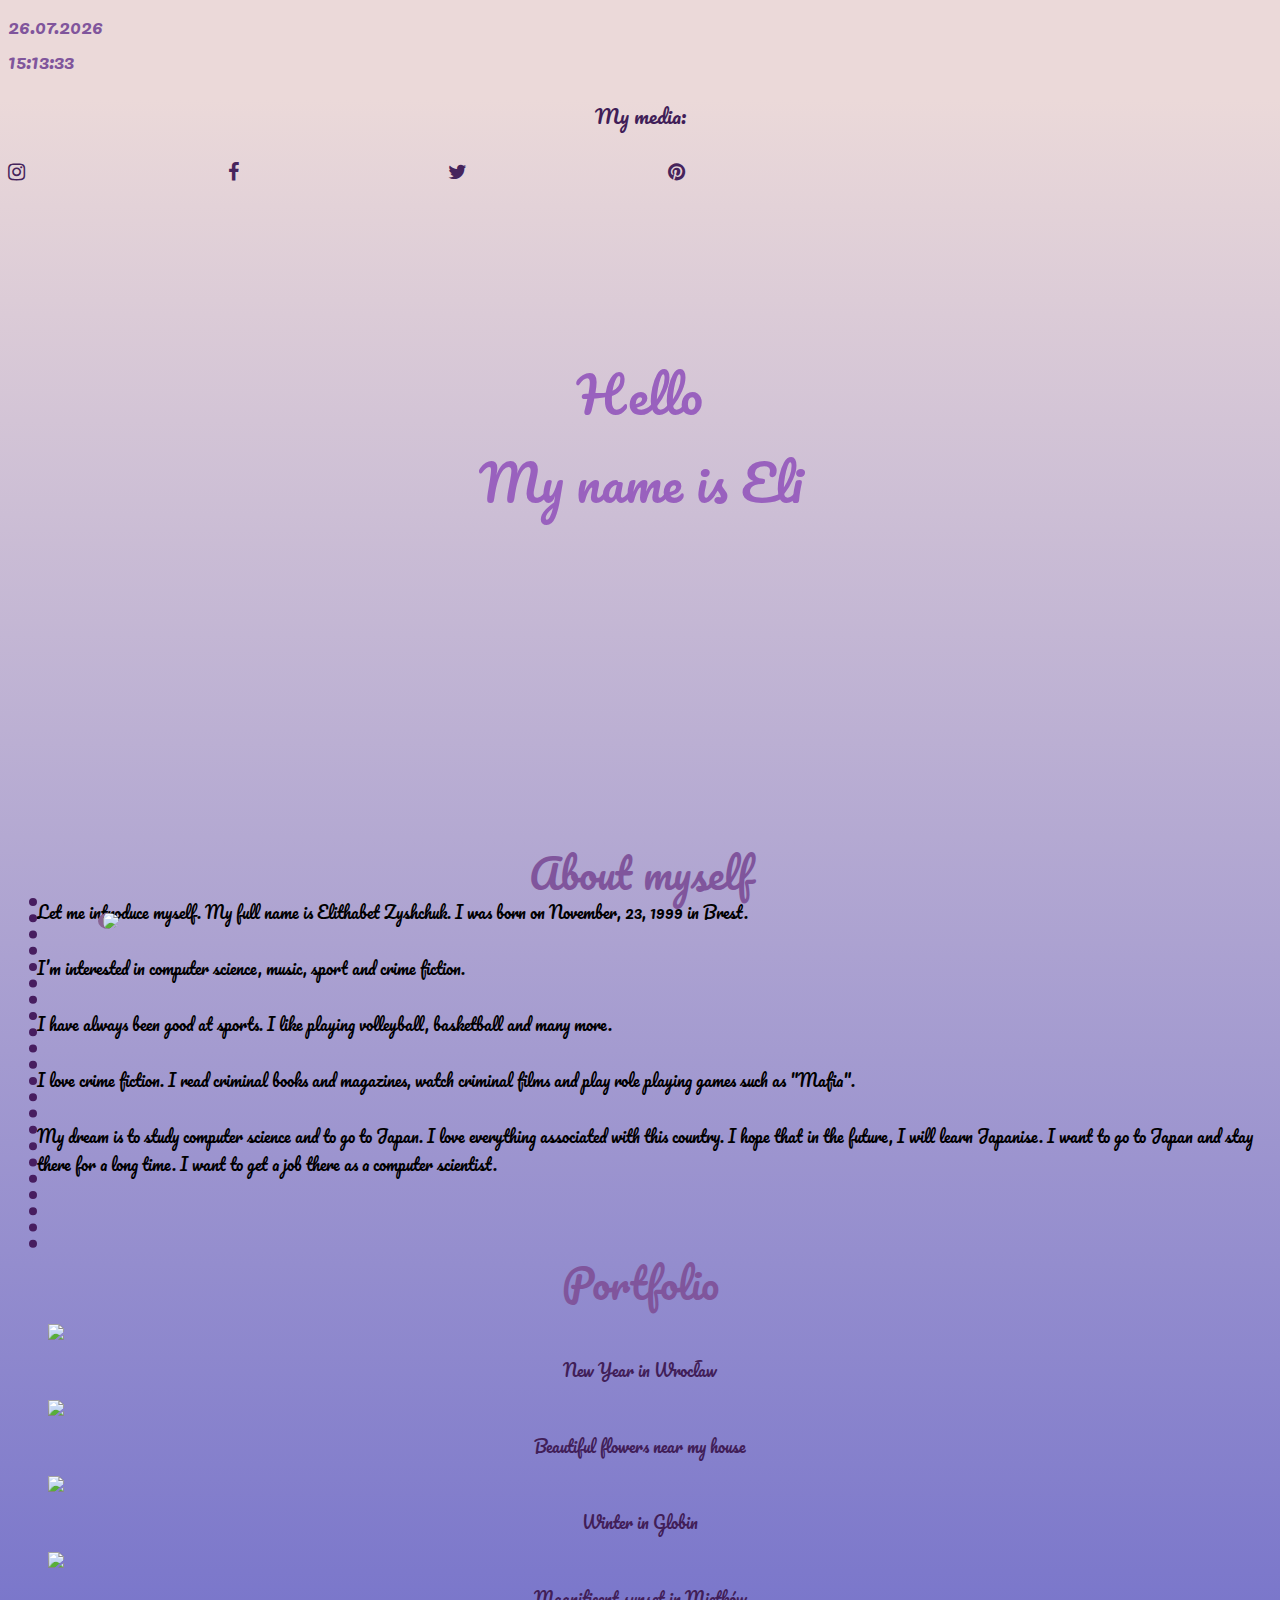
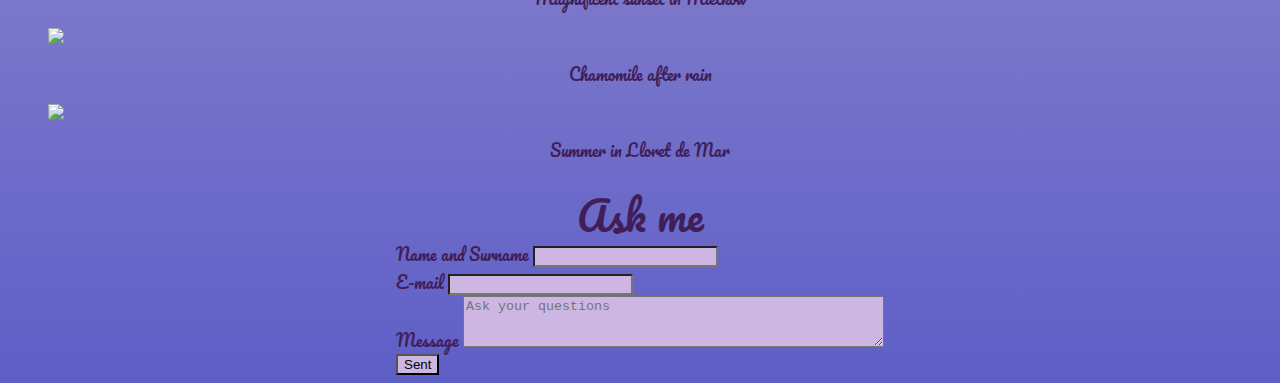
==== Wizetowka.html @ a97072a0 "Full" ====
<!DOCTYPE html>
<html lang="pl">
  <head> 
    <meta charset="utf-8">
    <meta name="viewport" content="width=device-width, initial-scale=1, shrink-to-fit=no">
    <link rel="stylesheet" href="stylew.css" type="text/css"/>
    <link rel="stylesheet" href="css/bootstrap.min.css"/>
    <link rel="stylesheet" href="https://cdnjs.cloudflare.com/ajax/libs/font-awesome/4.7.0/css/font-awesome.min.css">
    <link href="https://fonts.googleapis.com/css?family=Pacifico|Satisfy&display=swap" rel="stylesheet">
   
    <script type="text/javascript" src="clock.js"></script>
    <script type="text/javascript" src="data.js"></script>
</head>

<body  onload="obliczanie(); obliczanie2();">
  <div class="container">
<Header class="row">
  <div class="col-4">
    <div id="data">
      <script type="text/javascript"></script>
      </div>
  </div>
  <div class="col-4">
    <div id="clock"> 
  <script type="text/javascript"></script>
</div>
 </div>
  <div class="col-4">
    <p class="media">My media:</p> 
    <a href="https://www.instagram.com/elithabetz/" class="fa fa-instagram" target="_blank" ></a>
    <a href="https://www.facebook.com/elithabet.zyshchuk" class="fa fa-facebook" target="_blank" ></a>
    <a href="https://twitter.com/" class="fa fa-twitter" target="_blank" ></a>
    <a href="https://www.pinterest.com/" class="fa fa-pinterest" target="_blank" ></a>
  </div>
</Header>
<div class="pic">Hello <br> My name is Eli </div>

<div class="me">About myself</div>
<aside > <img id="cv" class="img-fluid" src="CV.jpg"  /> </aside>
<main >Let me introduce myself. My full name is Elithabet Zyshchuk. I was born on November, 23, 1999 in Brest.<br><br>
   I’m interested in computer science, music, sport and crime fiction.<br><br>
   I have always been good at sports. I like playing volleyball, basketball and many more. <br><br>
  I love crime fiction. I read criminal books and magazines, watch criminal films and play role playing games such as "Mafia". <br><br>
  My dream is to study computer science and to go to Japan. I love everything associated with this country. I hope that in the future, I will learn Japanise. I want to go to Japan and stay there for a long time. I want to get a job there as a computer scientist. </main>

<div class="portfolio">Portfolio</div>
<div class="port">
<div class="row">
 <div class="col-sm-6 col-xl-4"> 
  <figure>
    <img src="port1.jpg" class="img-fluid"/>
  </figure>   
  <p>New Year in Wrocław</p>  
 </div>
 <div class="col-sm-6 col-xl-4"> 
    <figure>
        <img src="port2.jpg" class="img-fluid" />
    </figure>   
    <p>Beautiful flowers near my house</p>  
 </div>
 <div class="col-sm-6 col-xl-4"> 
    <figure>
         <img src="port3.jpg" class="img-fluid"/>
    </figure> 
    <p>Winter in Globin</p>    
 </div>
 <div class="col-sm-6 col-xl-4"> 
    <figure>
         <img src="port4.jpg" class="img-fluid"/>
    </figure>    
    <p>Magnificent sunset in Mietków</p> 
 </div>                
 <div class="col-sm-6 col-xl-4"> 
    <figure>
        <img src="port5.jpg" class="img-fluid"/>
    </figure>     
    <p>Chamomile after rain</p>
 </div>
 <div class="col-sm-6 col-xl-4"> 
    <figure>
        <img src="port6.jpg" class="img-fluid"/>
    </figure>   
    <p>Summer in Lloret de Mar</p>  
 </div>
 

 </div>
 </div>

<div class="ankieta">Ask me<br> </div>

<div class="ank">
<div class="row">
  <form action="Wizetowka.html" method="POST">
    <div class="col-6">
    <label>Name and Surname</label> 
 <input name="nazwisko" id="nazwisko">
</div>
<div class="col-6">
 <label>E-mail</label>
 <input name="email" type="email" id="email">
</div>
<div class="col-6">
 <label>Message</label>
 <textarea name="wiadomosc" placeholder="Ask your questions" cols="50" rows="3"></textarea>
</div>
<div class="col-6">
 <input type="submit" name="wyslij" id="submit" value="Sent">  
</div>
 </form>
</div>
</div>

</div>
<script src="https://code.jquery.com/jquery-3.3.1.slim.min.js" integrity="sha384-q8i/X+965DzO0rT7abK41JStQIAqVgRVzpbzo5smXKp4YfRvH+8abtTE1Pi6jizo" crossorigin="anonymous"></script>
<script src="https://cdnjs.cloudflare.com/ajax/libs/popper.js/1.14.7/umd/popper.min.js" integrity="sha384-UO2eT0CpHqdSJQ6hJty5KVphtPhzWj9WO1clHTMGa3JDZwrnQq4sF86dIHNDz0W1" crossorigin="anonymous"></script>
<script src="js/bootstrap.min.js"></script>
</body>


</html>
---- stylew.css ----
.container{
    display: grid;
    grid-template-columns: repeat(12, 1ft);
    grid-template-rows: 30px 800px 60px 350px 60px auto 60px auto;
  }
  
  header{
    grid-column: span 12;
  }
  .pic{
    grid-column: span 12;
  }
  .me{
    grid-column: span 12; 
  }
  aside{
    grid-column: span 5;
  }
  main{
    grid-column: span 7;
  }
  .portfolio{
    grid-column: span 12;    
  }
  .port{
    grid-column: span 12;
  }
  .ankieta{
    grid-column: span 12;
  }
  .ank{
    grid-column: span 12;
  }
  
  header{
    
    font-family: 'Pacifico', cursive;
    color: rgb(128, 85, 156);
    font-size: 20px;
  }
 
  body{
    background-image: linear-gradient(rgb(235, 217, 217) 100px,rgb(93, 93, 199) 2000px);
  }
  .fa-facebook{
    transition: all 0.2s ease-in-out;
  }
  .fa-facebook:hover {
    opacity: 0.7;
    color: rgb(70, 36, 92);
    text-decoration: none;
  }
  .fa-twitter{
    transition: all 0.2s ease-in-out;
  }
  .fa-twitter:hover {
    opacity: 0.7;
    color: rgb(70, 36, 92);
    text-decoration: none;
  }
  .fa-instagram{
    transition: all 0.2s ease-in-out;
  }
  .fa-instagram:hover {
    opacity: 0.7;
    color: rgb(70, 36, 92);
    text-decoration: none;
  }
  .fa-pinterest{
    transition: all 0.2s ease-in-out;
  }
  .fa-pinterest:hover {
    opacity: 0.7;
    color: rgb(70, 36, 92);
    text-decoration: none;
  }
  .fa{
    text-decoration: none;
    width: 17%;
    color:rgb(70, 36, 92)
  
  }
  
  .pic{
    background: url(2back.jpg) no-repeat 0% 30%/ cover padding-box border-box;
    font-family: 'Pacifico', cursive;
    display: flex;
    justify-content: center;
    align-items: center;
    font-size: 50px;
    color: rgb(153, 97, 190);
    text-align: center;
  }
  figure{
      display: flex;
  }
 #cv{
     border-radius: 79%;
     position: relative;
     height: 280px;
     top: 15px;
     left: 90px;
     border-left: 5px solid rgb(137, 100, 146);
 }
 .me{
    font-family: 'Pacifico', cursive;
    color: rgb(128, 85, 156);
    font-size: 40px;
    text-align: center;
    
 }
 aside{
    position: relative;
     border-right: 8px solid rgb(71, 29, 95); 
     border-left: 0px;
     border-top: 0px;
     border-bottom: 0px;
     border-style: dotted;
 }
 .portfolio{
    font-family: 'Pacifico', cursive;
    color: rgb(128, 85, 156);
    font-size: 40px;
    text-align: center;
 }
.ankieta{
    font-family: 'Pacifico', cursive;
    color: rgb(65, 30, 88);
    font-size: 40px;
    text-align: center;
}
.img-fluid{
  transition: all 0.2s ease-in-out;
}
.img-fluid:hover{
transform: scale(1.1);  
opacity: 0.9;
}
label{
  font-family: 'Pacifico', cursive;
  color: rgb(65, 30, 88);
}
.ank{
  display: flex;
  justify-content: center;
}
input{
  background-color: rgb(205, 183, 226);
}
textarea{
  background-color: rgb(205, 183, 226);
}
p{ font-family: 'Pacifico', cursive;
  color: rgb(65, 30, 88);
  text-align: center;

}
main{
  font-family: 'Pacifico', cursive;

}
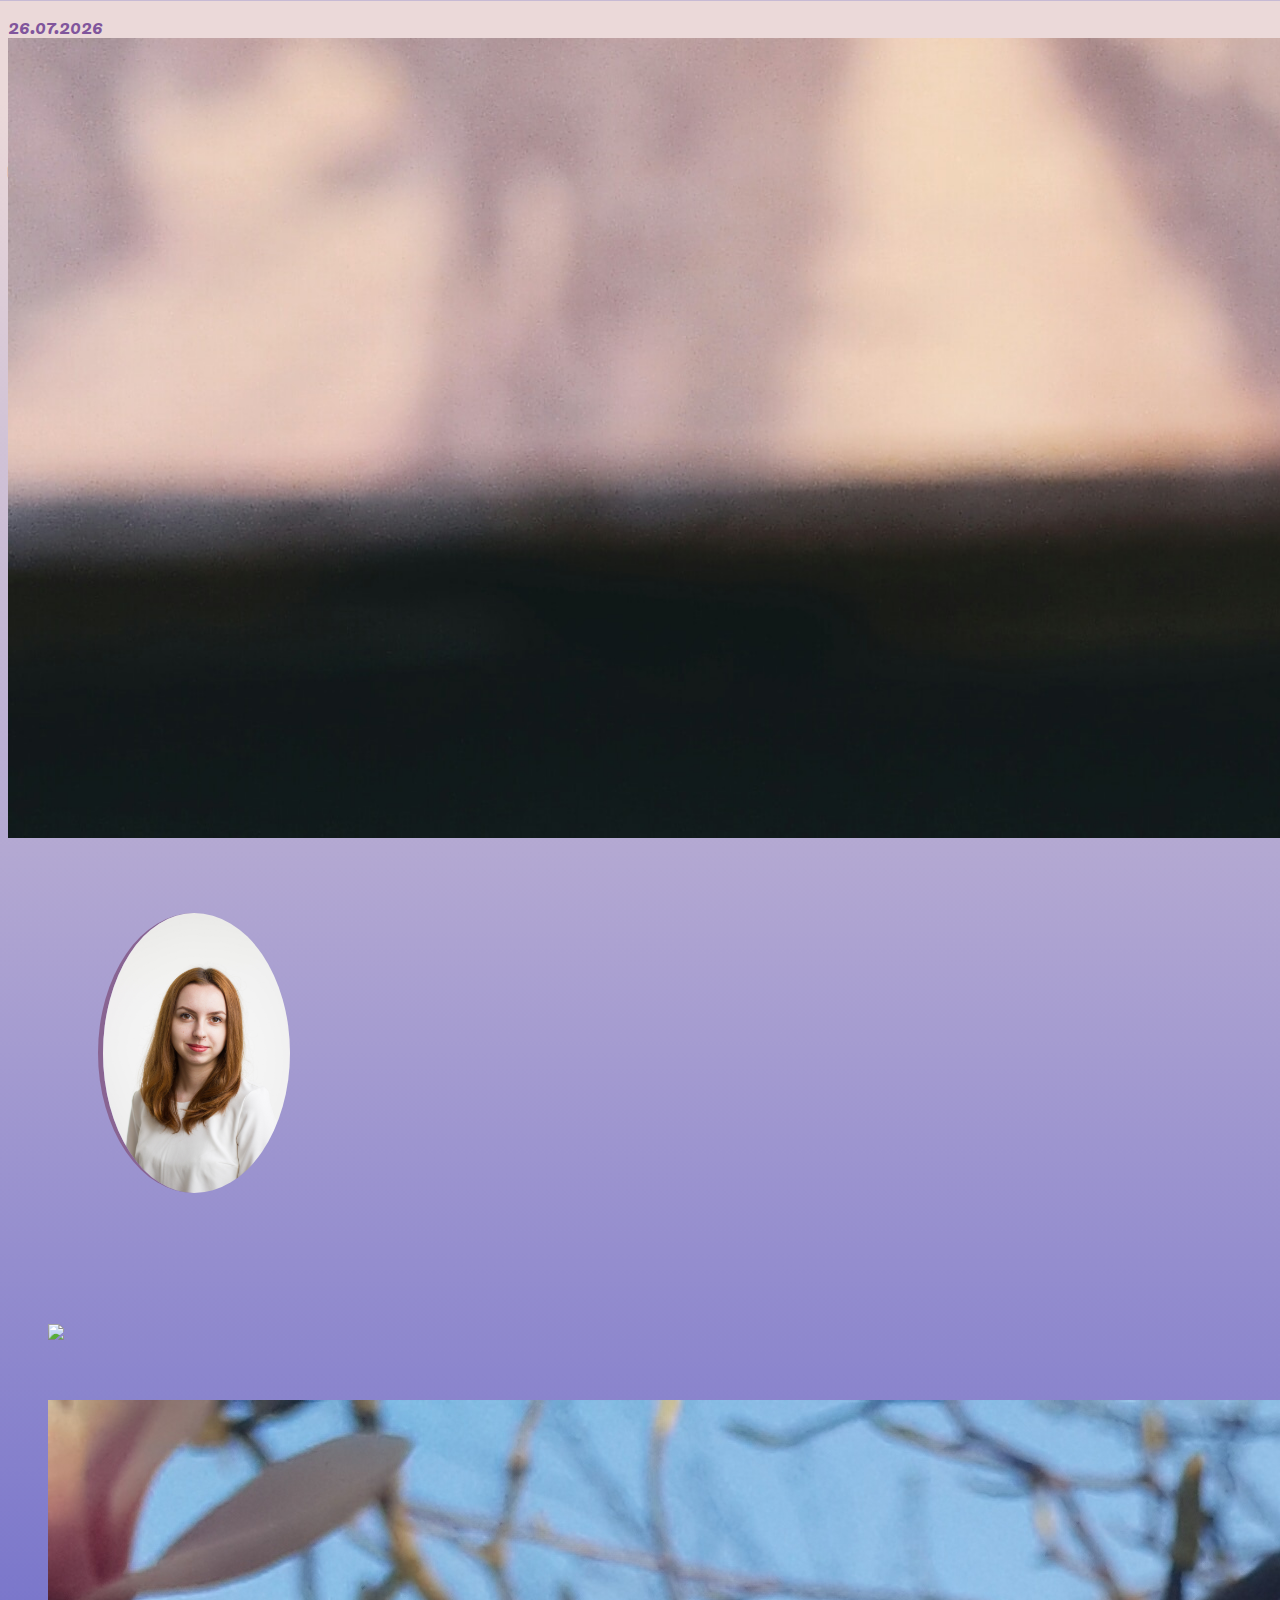
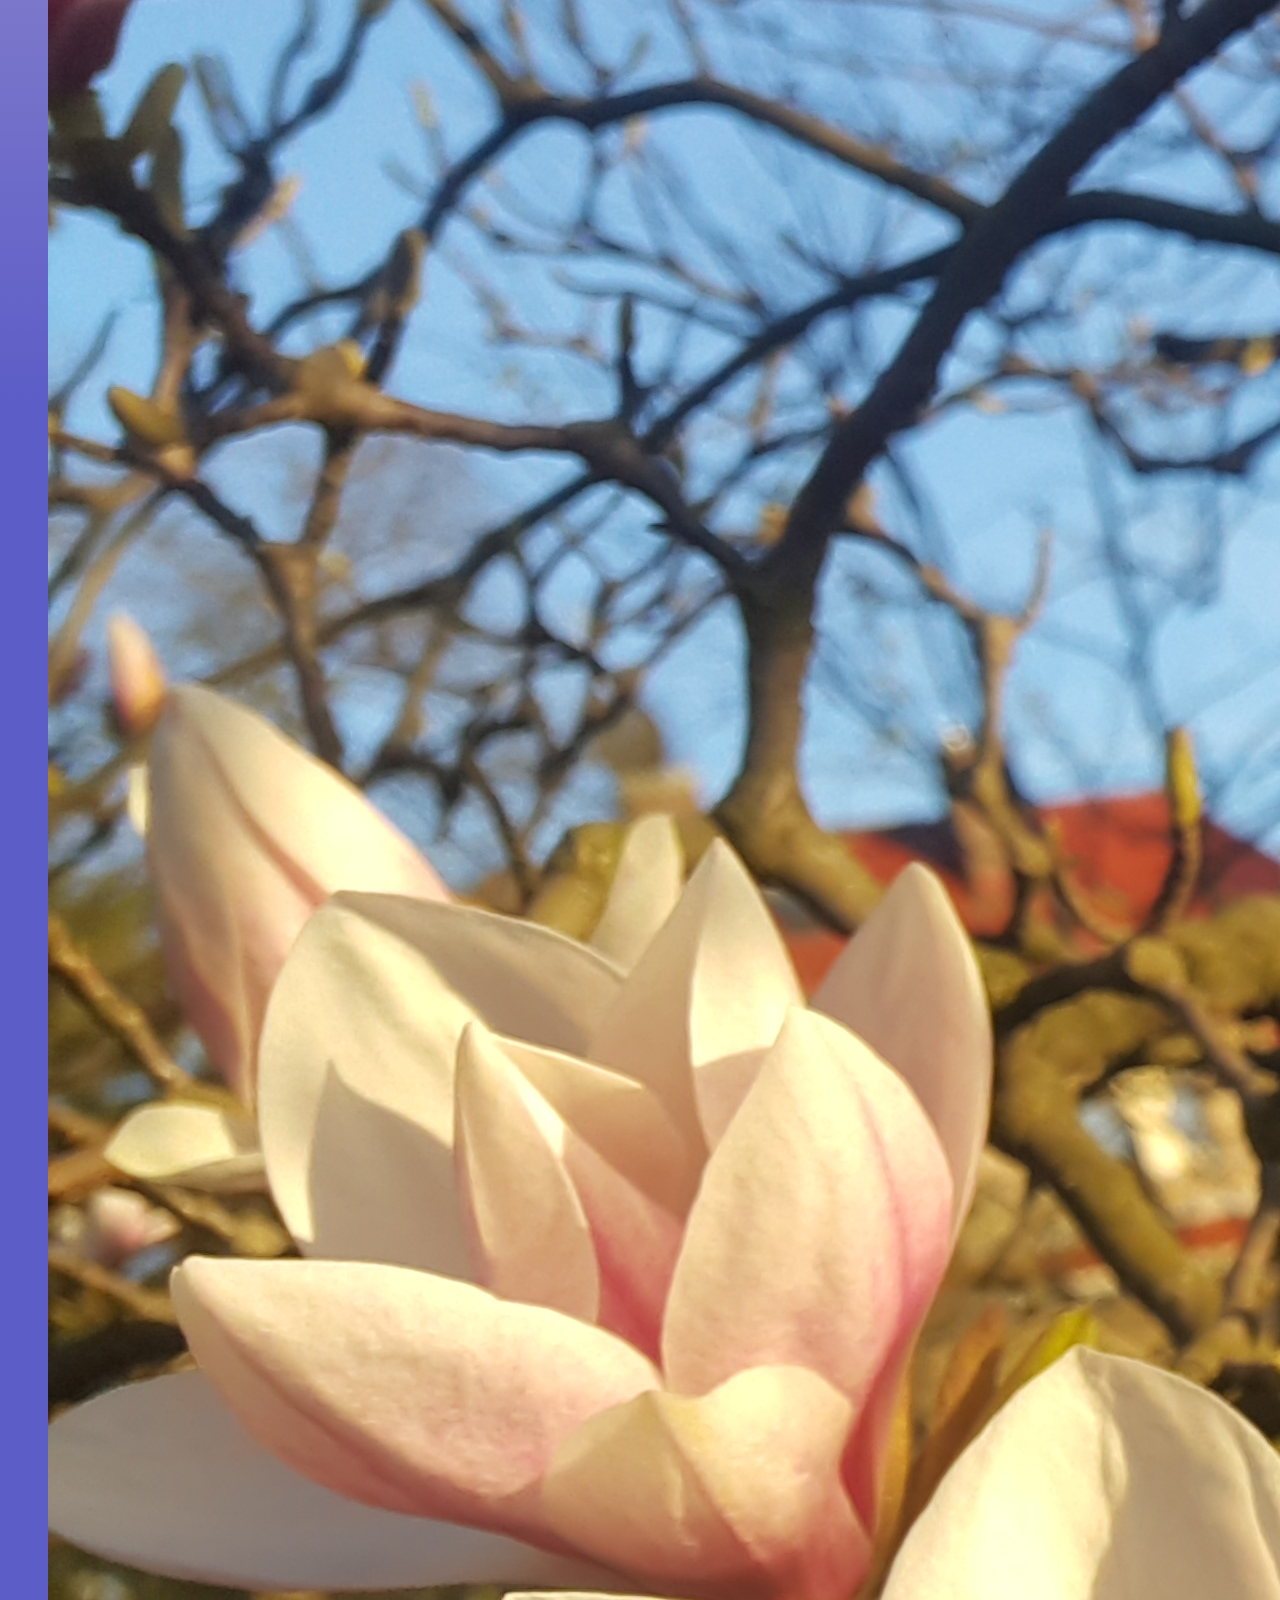
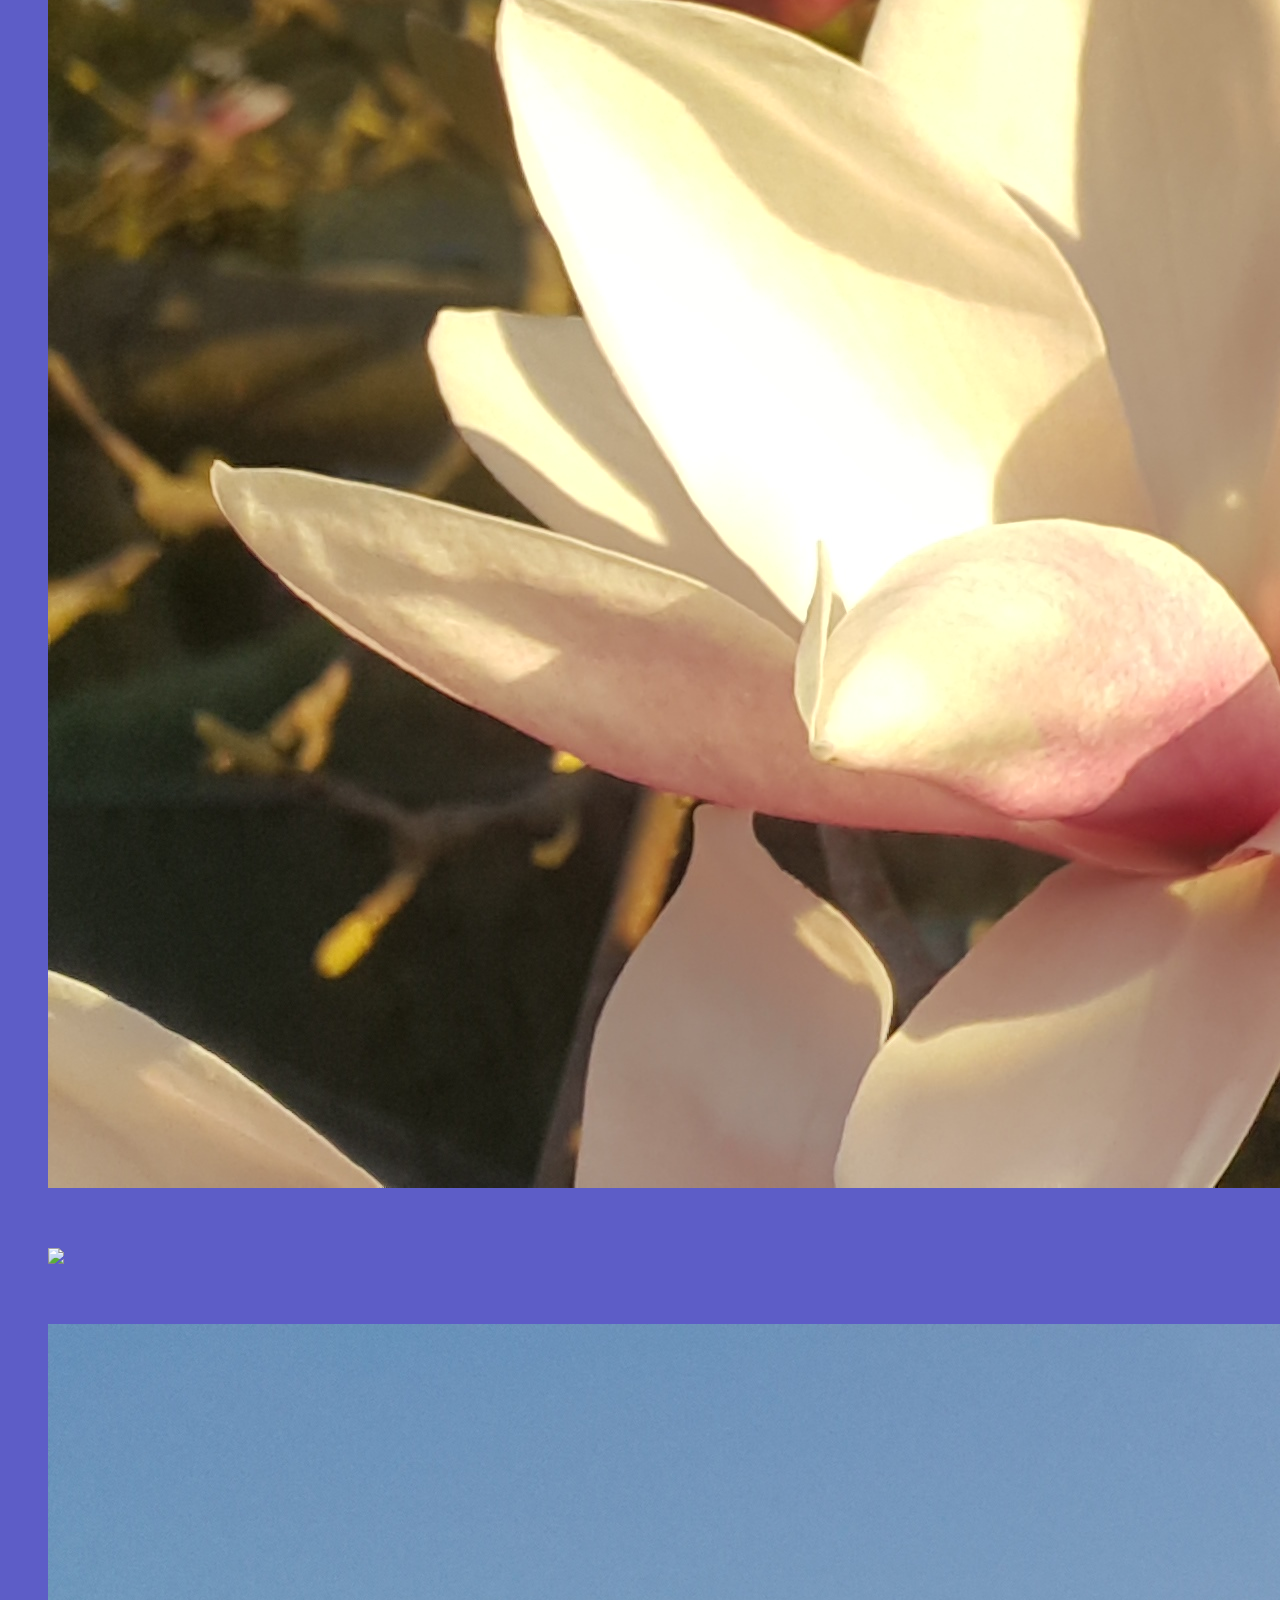
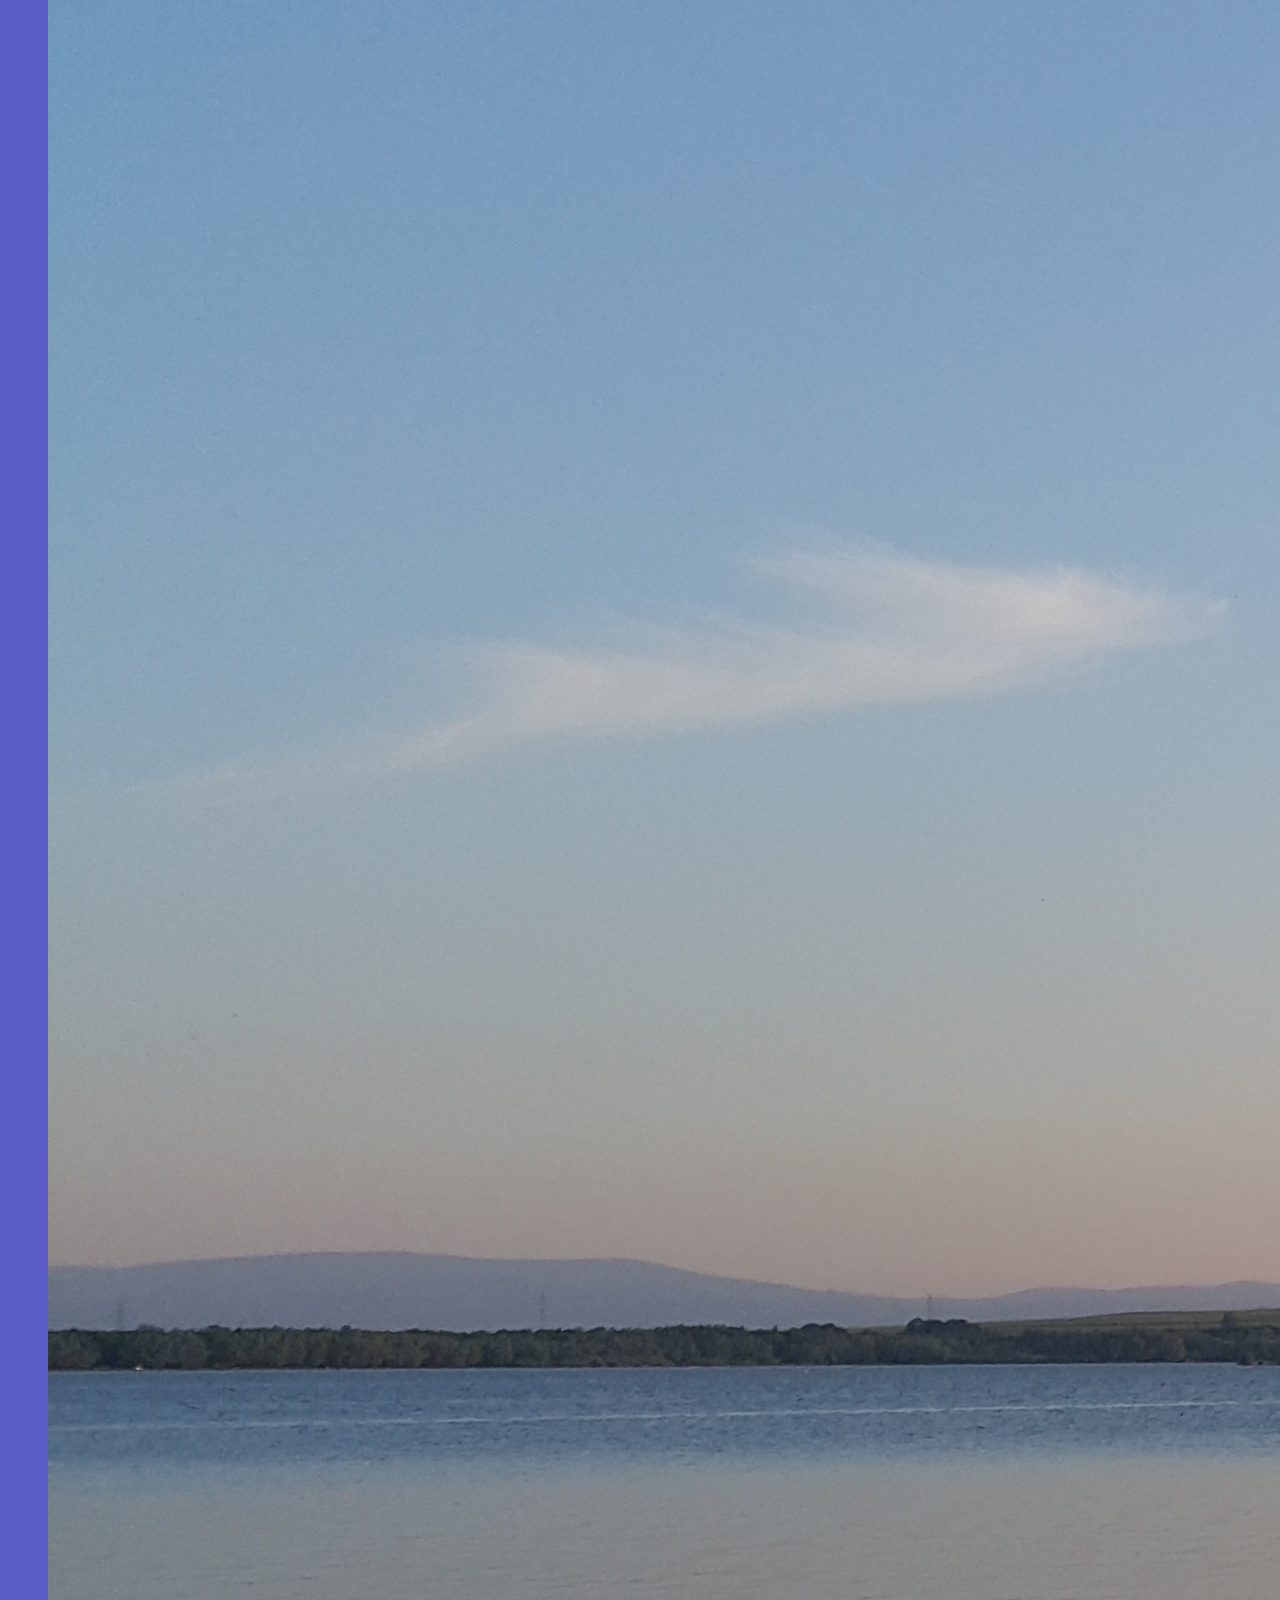
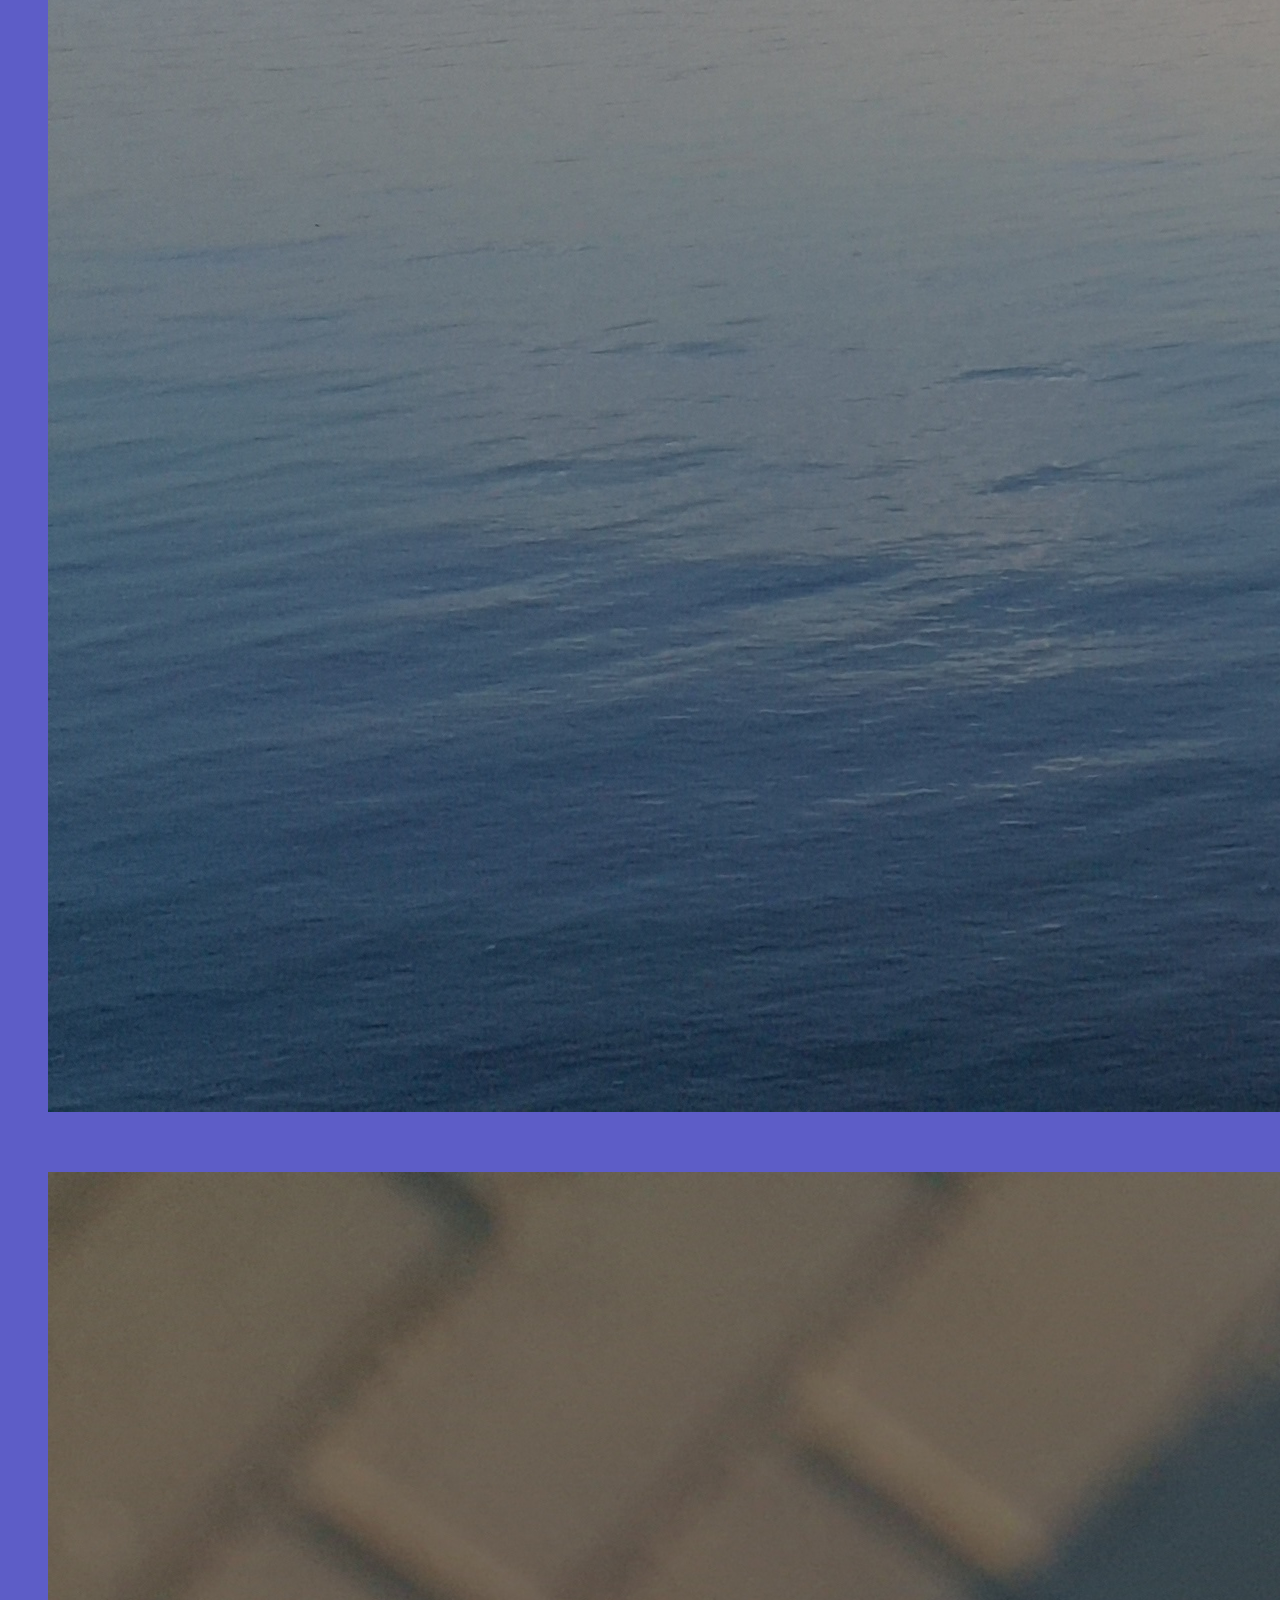
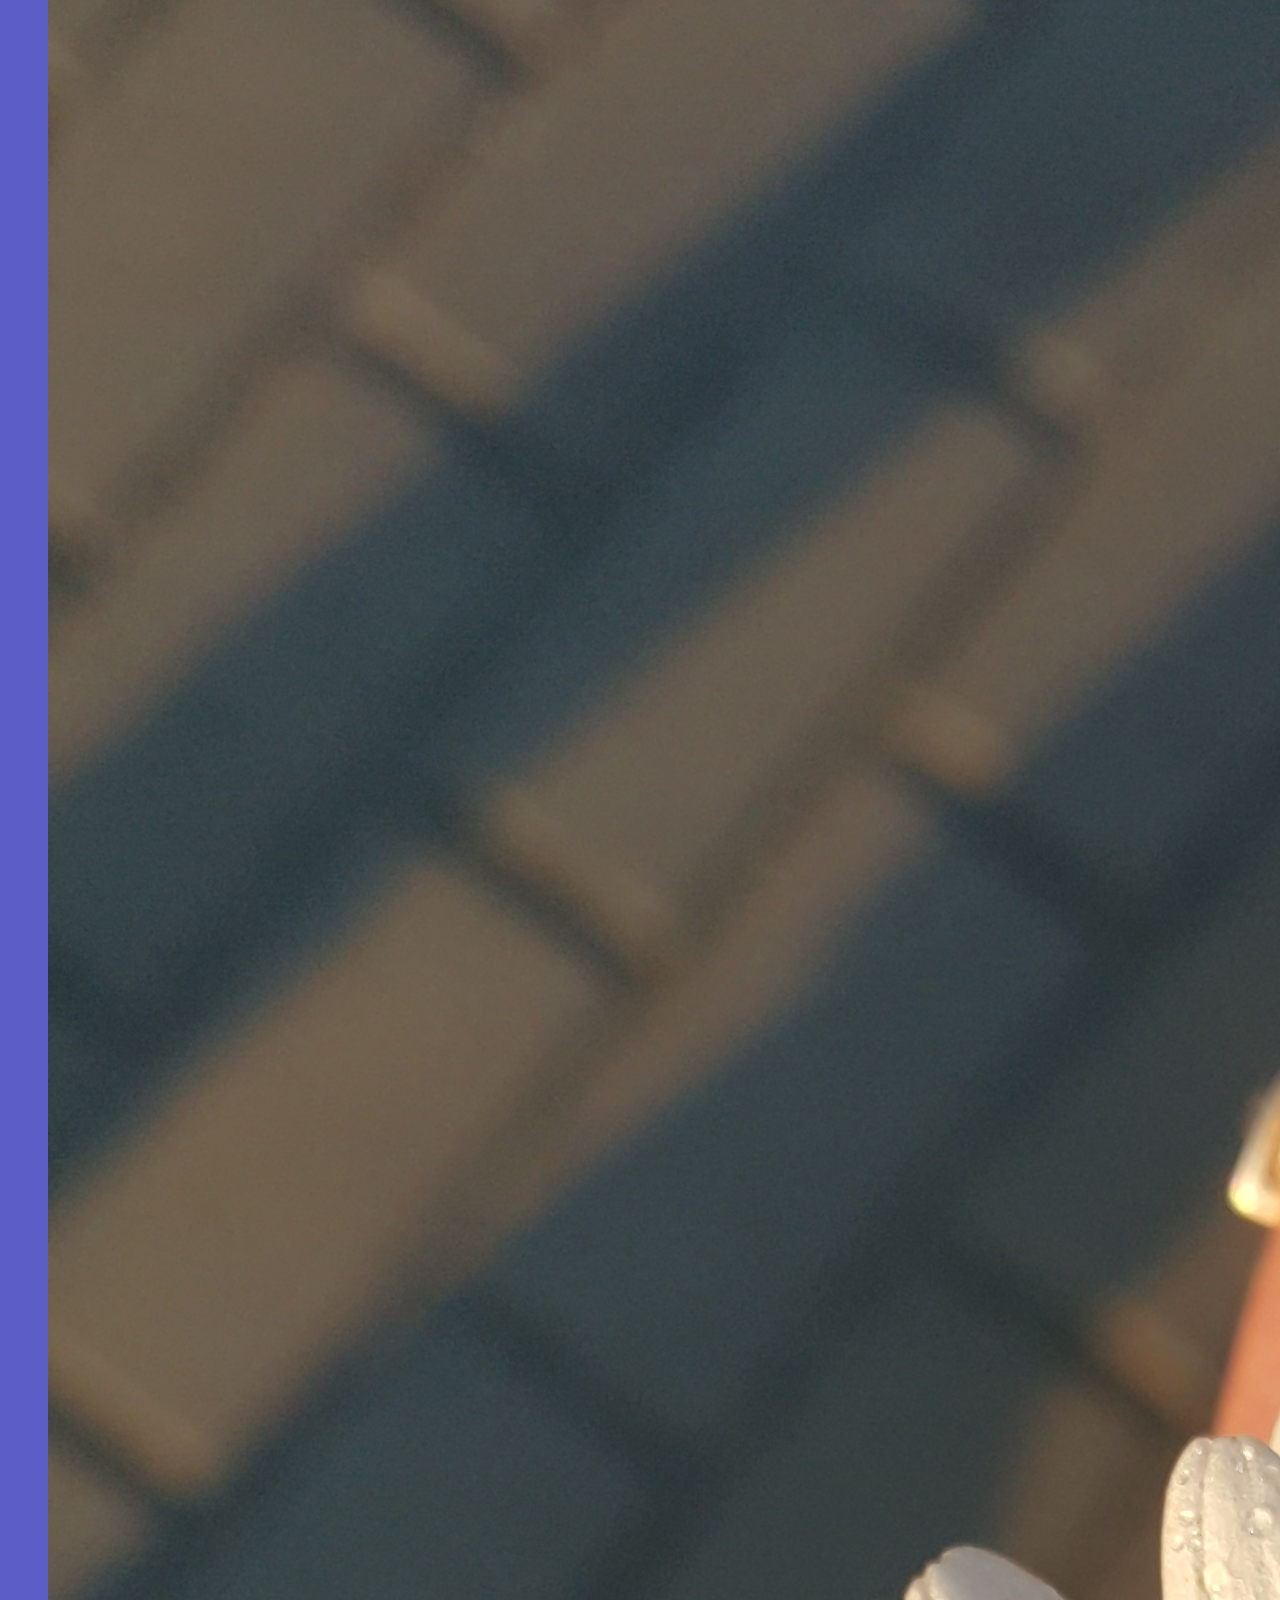
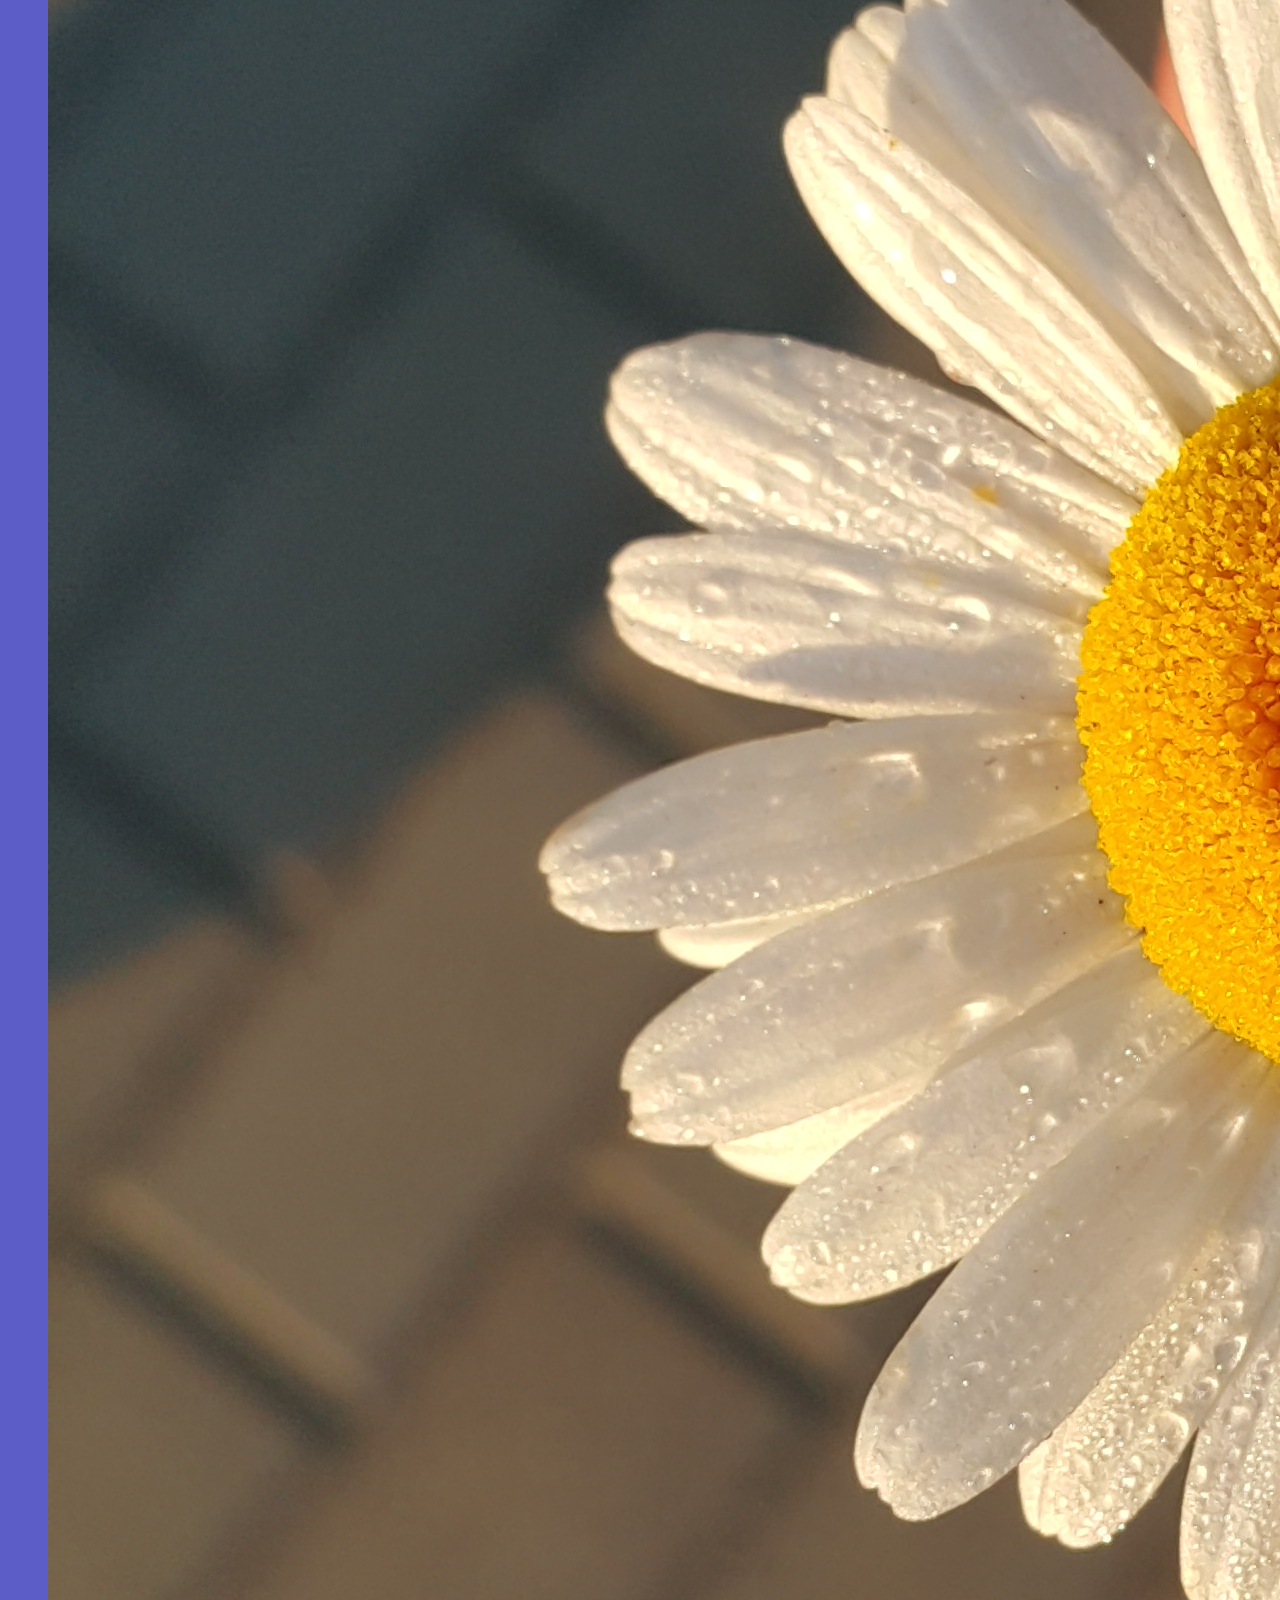
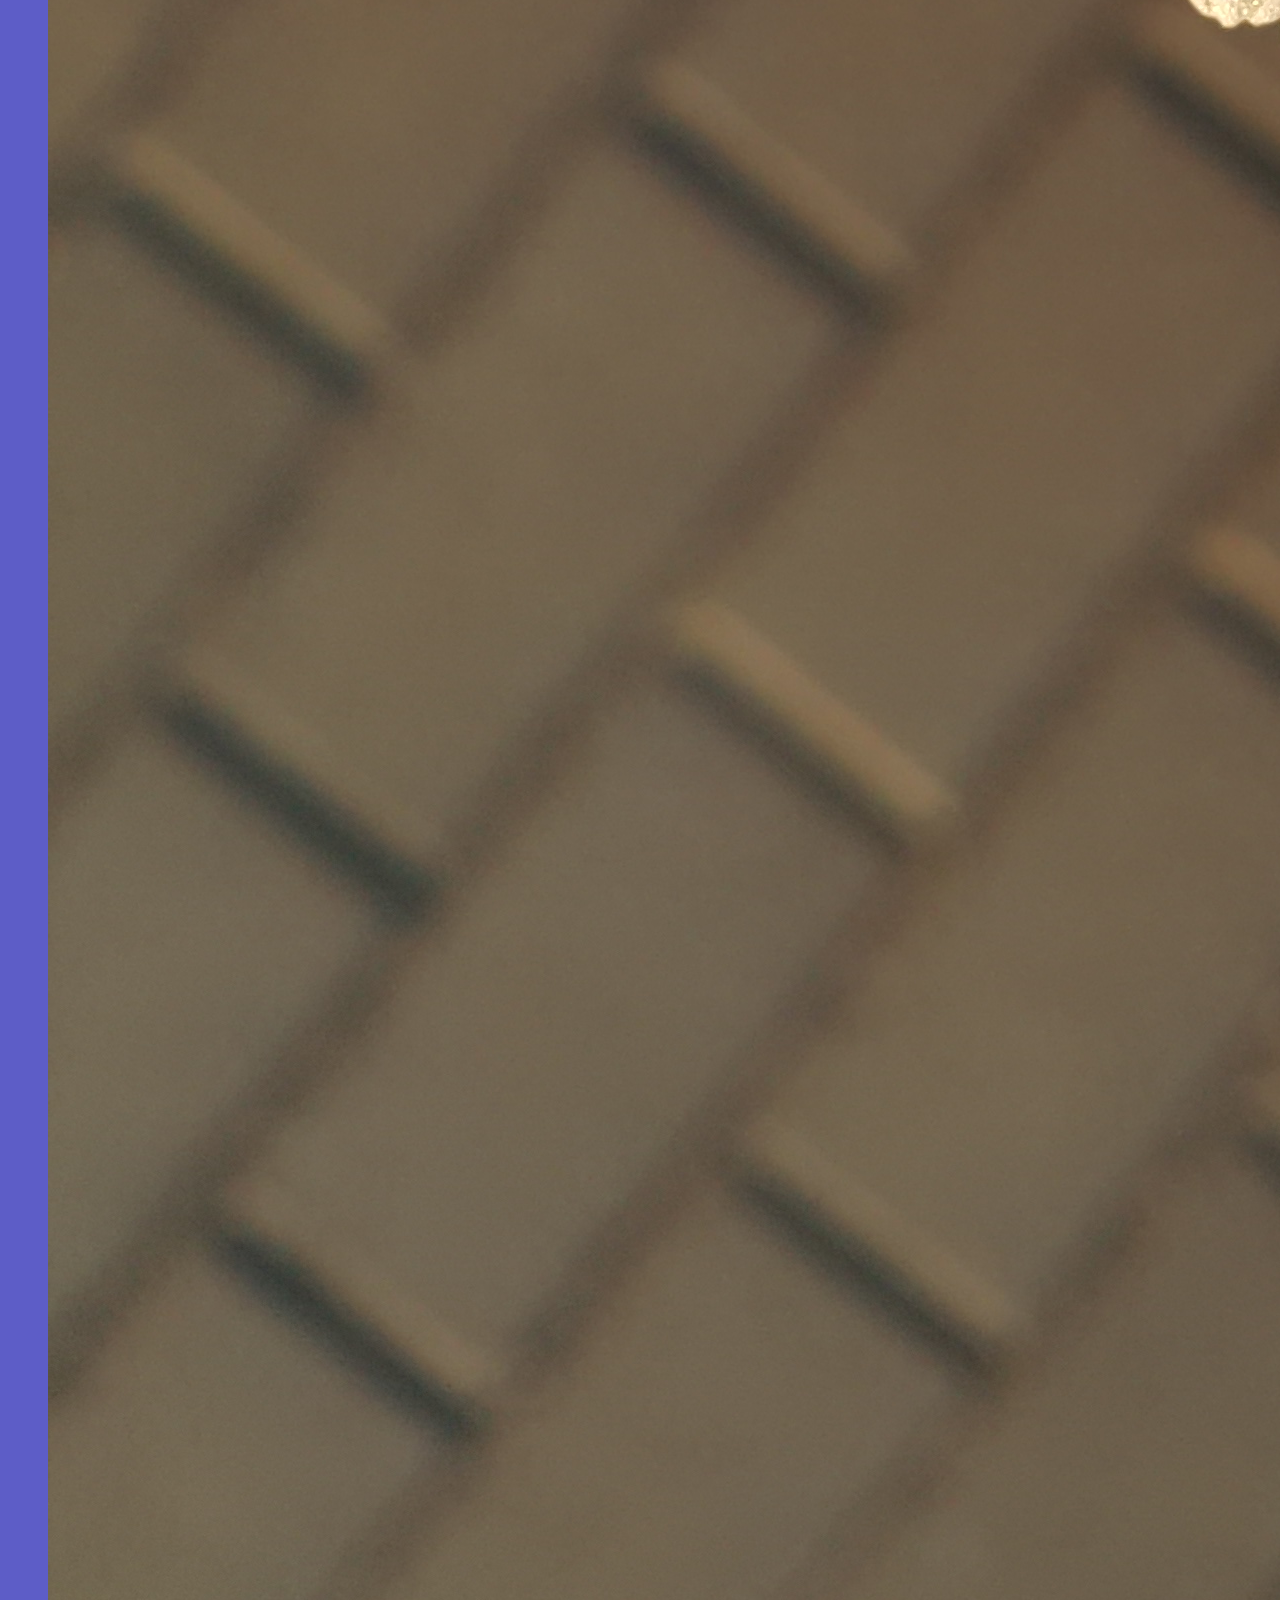
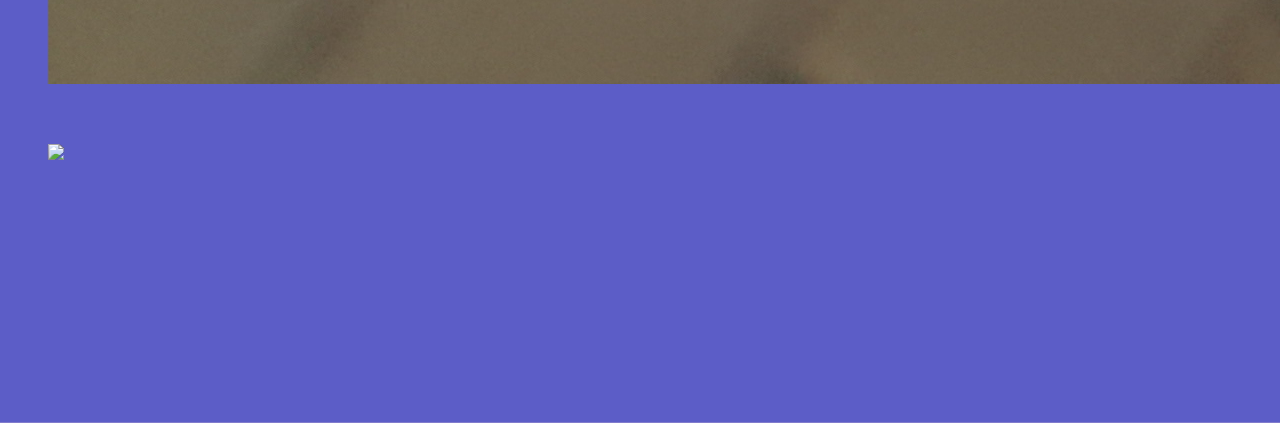
==== commit e8f216e6: "Add files via upload" ====
--- a/Wizetowka.html
+++ b/Wizetowka.html
@@ -1,121 +1,121 @@
-<!DOCTYPE html>
-<html lang="pl">
-  <head> 
-    <meta charset="utf-8">
-    <meta name="viewport" content="width=device-width, initial-scale=1, shrink-to-fit=no">
-    <link rel="stylesheet" href="stylew.css" type="text/css"/>
-    <link rel="stylesheet" href="css/bootstrap.min.css"/>
-    <link rel="stylesheet" href="https://cdnjs.cloudflare.com/ajax/libs/font-awesome/4.7.0/css/font-awesome.min.css">
-    <link href="https://fonts.googleapis.com/css?family=Pacifico|Satisfy&display=swap" rel="stylesheet">
-   
-    <script type="text/javascript" src="clock.js"></script>
-    <script type="text/javascript" src="data.js"></script>
-</head>
-
-<body  onload="obliczanie(); obliczanie2();">
-  <div class="container">
-<Header class="row">
-  <div class="col-4">
-    <div id="data">
-      <script type="text/javascript"></script>
-      </div>
-  </div>
-  <div class="col-4">
-    <div id="clock"> 
-  <script type="text/javascript"></script>
-</div>
- </div>
-  <div class="col-4">
-    <p class="media">My media:</p> 
-    <a href="https://www.instagram.com/elithabetz/" class="fa fa-instagram" target="_blank" ></a>
-    <a href="https://www.facebook.com/elithabet.zyshchuk" class="fa fa-facebook" target="_blank" ></a>
-    <a href="https://twitter.com/" class="fa fa-twitter" target="_blank" ></a>
-    <a href="https://www.pinterest.com/" class="fa fa-pinterest" target="_blank" ></a>
-  </div>
-</Header>
-<div class="pic">Hello <br> My name is Eli </div>
-
-<div class="me">About myself</div>
-<aside > <img id="cv" class="img-fluid" src="CV.jpg"  /> </aside>
-<main >Let me introduce myself. My full name is Elithabet Zyshchuk. I was born on November, 23, 1999 in Brest.<br><br>
-   I’m interested in computer science, music, sport and crime fiction.<br><br>
-   I have always been good at sports. I like playing volleyball, basketball and many more. <br><br>
-  I love crime fiction. I read criminal books and magazines, watch criminal films and play role playing games such as "Mafia". <br><br>
-  My dream is to study computer science and to go to Japan. I love everything associated with this country. I hope that in the future, I will learn Japanise. I want to go to Japan and stay there for a long time. I want to get a job there as a computer scientist. </main>
-
-<div class="portfolio">Portfolio</div>
-<div class="port">
-<div class="row">
- <div class="col-sm-6 col-xl-4"> 
-  <figure>
-    <img src="port1.jpg" class="img-fluid"/>
-  </figure>   
-  <p>New Year in Wrocław</p>  
- </div>
- <div class="col-sm-6 col-xl-4"> 
-    <figure>
-        <img src="port2.jpg" class="img-fluid" />
-    </figure>   
-    <p>Beautiful flowers near my house</p>  
- </div>
- <div class="col-sm-6 col-xl-4"> 
-    <figure>
-         <img src="port3.jpg" class="img-fluid"/>
-    </figure> 
-    <p>Winter in Globin</p>    
- </div>
- <div class="col-sm-6 col-xl-4"> 
-    <figure>
-         <img src="port4.jpg" class="img-fluid"/>
-    </figure>    
-    <p>Magnificent sunset in Mietków</p> 
- </div>                
- <div class="col-sm-6 col-xl-4"> 
-    <figure>
-        <img src="port5.jpg" class="img-fluid"/>
-    </figure>     
-    <p>Chamomile after rain</p>
- </div>
- <div class="col-sm-6 col-xl-4"> 
-    <figure>
-        <img src="port6.jpg" class="img-fluid"/>
-    </figure>   
-    <p>Summer in Lloret de Mar</p>  
- </div>
- 
-
- </div>
- </div>
-
-<div class="ankieta">Ask me<br> </div>
-
-<div class="ank">
-<div class="row">
-  <form action="Wizetowka.html" method="POST">
-    <div class="col-6">
-    <label>Name and Surname</label> 
- <input name="nazwisko" id="nazwisko">
-</div>
-<div class="col-6">
- <label>E-mail</label>
- <input name="email" type="email" id="email">
-</div>
-<div class="col-6">
- <label>Message</label>
- <textarea name="wiadomosc" placeholder="Ask your questions" cols="50" rows="3"></textarea>
-</div>
-<div class="col-6">
- <input type="submit" name="wyslij" id="submit" value="Sent">  
-</div>
- </form>
-</div>
-</div>
-
-</div>
-<script src="https://code.jquery.com/jquery-3.3.1.slim.min.js" integrity="sha384-q8i/X+965DzO0rT7abK41JStQIAqVgRVzpbzo5smXKp4YfRvH+8abtTE1Pi6jizo" crossorigin="anonymous"></script>
-<script src="https://cdnjs.cloudflare.com/ajax/libs/popper.js/1.14.7/umd/popper.min.js" integrity="sha384-UO2eT0CpHqdSJQ6hJty5KVphtPhzWj9WO1clHTMGa3JDZwrnQq4sF86dIHNDz0W1" crossorigin="anonymous"></script>
-<script src="js/bootstrap.min.js"></script>
-</body>
-
-
+<!DOCTYPE html>
+<html lang="pl">
+  <head> 
+    <meta charset="utf-8">
+    <meta name="viewport" content="width=device-width, initial-scale=1, shrink-to-fit=no">
+    <link rel="stylesheet" href="stylew.css" type="text/css"/>
+    <link rel="stylesheet" href="css/bootstrap.min.css"/>
+    <link rel="stylesheet" href="https://cdnjs.cloudflare.com/ajax/libs/font-awesome/4.7.0/css/font-awesome.min.css">
+    <link href="https://fonts.googleapis.com/css?family=Pacifico|Satisfy&display=swap" rel="stylesheet">
+   
+    <script type="text/javascript" src="clock.js"></script>
+    <script type="text/javascript" src="data.js"></script>
+</head>
+
+<body  onload="obliczanie(); obliczanie2();">
+  <div class="container">
+<Header class="row">
+  <div class="col-4">
+    <div id="data">
+      <script type="text/javascript"></script>
+      </div>
+  </div>
+  <div class="col-4">
+    <div id="clock"> 
+  <script type="text/javascript"></script>
+</div>
+ </div>
+  <div class="col-4">
+    <p class="media">My media:</p> 
+    <a href="https://www.instagram.com/elithabetz/" class="fa fa-instagram" target="_blank" ></a>
+    <a href="https://www.facebook.com/elithabet.zyshchuk" class="fa fa-facebook" target="_blank" ></a>
+    <a href="https://twitter.com/" class="fa fa-twitter" target="_blank" ></a>
+    <a href="https://www.pinterest.com/" class="fa fa-pinterest" target="_blank" ></a>
+  </div>
+</Header>
+<div class="pic">Hello <br> My name is Eli </div>
+
+<div class="me">About myself</div>
+<aside > <img id="cv" class="img-fluid" src="CV.jpg"  /> </aside>
+<main >Let me introduce myself. My full name is Elithabet Zyshchuk. I was born on November, 23, 1999 in Brest.<br><br>
+   I’m interested in computer science, music, sport and crime fiction.<br><br>
+   I have always been good at sports. I like playing volleyball, basketball and many more. <br><br>
+  I love crime fiction. I read criminal books and magazines, watch criminal films and play role playing games such as "Mafia". <br><br>
+  My dream is to study computer science and to go to Japan. I love everything associated with this country. I hope that in the future, I will learn Japanise. I want to go to Japan and stay there for a long time. I want to get a job there as a computer scientist. </main>
+
+<div class="portfolio">Portfolio</div>
+<div class="port">
+<div class="row">
+ <div class="col-sm-6 col-xl-4"> 
+  <figure>
+    <img src="port1.jpg" class="img-fluid"/>
+  </figure>   
+  <p>New Year in Wrocław</p>  
+ </div>
+ <div class="col-sm-6 col-xl-4"> 
+    <figure>
+        <img src="port2.jpg" class="img-fluid" />
+    </figure>   
+    <p>Beautiful flowers near my house</p>  
+ </div>
+ <div class="col-sm-6 col-xl-4"> 
+    <figure>
+         <img src="port3.jpg" class="img-fluid"/>
+    </figure> 
+    <p>Winter in Globin</p>    
+ </div>
+ <div class="col-sm-6 col-xl-4"> 
+    <figure>
+         <img src="port4.jpg" class="img-fluid"/>
+    </figure>    
+    <p>Magnificent sunset in Mietków</p> 
+ </div>                
+ <div class="col-sm-6 col-xl-4"> 
+    <figure>
+        <img src="port5.jpg" class="img-fluid"/>
+    </figure>     
+    <p>Chamomile after rain</p>
+ </div>
+ <div class="col-sm-6 col-xl-4"> 
+    <figure>
+        <img src="port6.jpg" class="img-fluid"/>
+    </figure>   
+    <p>Summer in Lloret de Mar</p>  
+ </div>
+ 
+
+ </div>
+ </div>
+
+<div class="ankieta">Ask me<br> </div>
+
+<div class="ank">
+<div class="row">
+  <form action="Wizetowka.html" method="POST">
+    <div class="col-6">
+    <label>Name and Surname</label> 
+ <input name="nazwisko" id="nazwisko">
+</div>
+<div class="col-6">
+ <label>E-mail</label>
+ <input name="email" type="email" id="email">
+</div>
+<div class="col-6">
+ <label>Message</label>
+ <textarea name="wiadomosc" placeholder="Ask your questions" cols="50" rows="3"></textarea>
+</div>
+<div class="col-6">
+ <input type="submit" name="wyslij" id="submit" value="Sent">  
+</div>
+ </form>
+</div>
+</div>
+
+</div>
+<script src="https://code.jquery.com/jquery-3.3.1.slim.min.js" integrity="sha384-q8i/X+965DzO0rT7abK41JStQIAqVgRVzpbzo5smXKp4YfRvH+8abtTE1Pi6jizo" crossorigin="anonymous"></script>
+<script src="https://cdnjs.cloudflare.com/ajax/libs/popper.js/1.14.7/umd/popper.min.js" integrity="sha384-UO2eT0CpHqdSJQ6hJty5KVphtPhzWj9WO1clHTMGa3JDZwrnQq4sF86dIHNDz0W1" crossorigin="anonymous"></script>
+<script src="js/bootstrap.min.js"></script>
+</body>
+
+
 </html>--- a/stylew.css
+++ b/stylew.css
@@ -158,4 +158,4 @@
 main{
   font-family: 'Pacifico', cursive;
 
-}+}
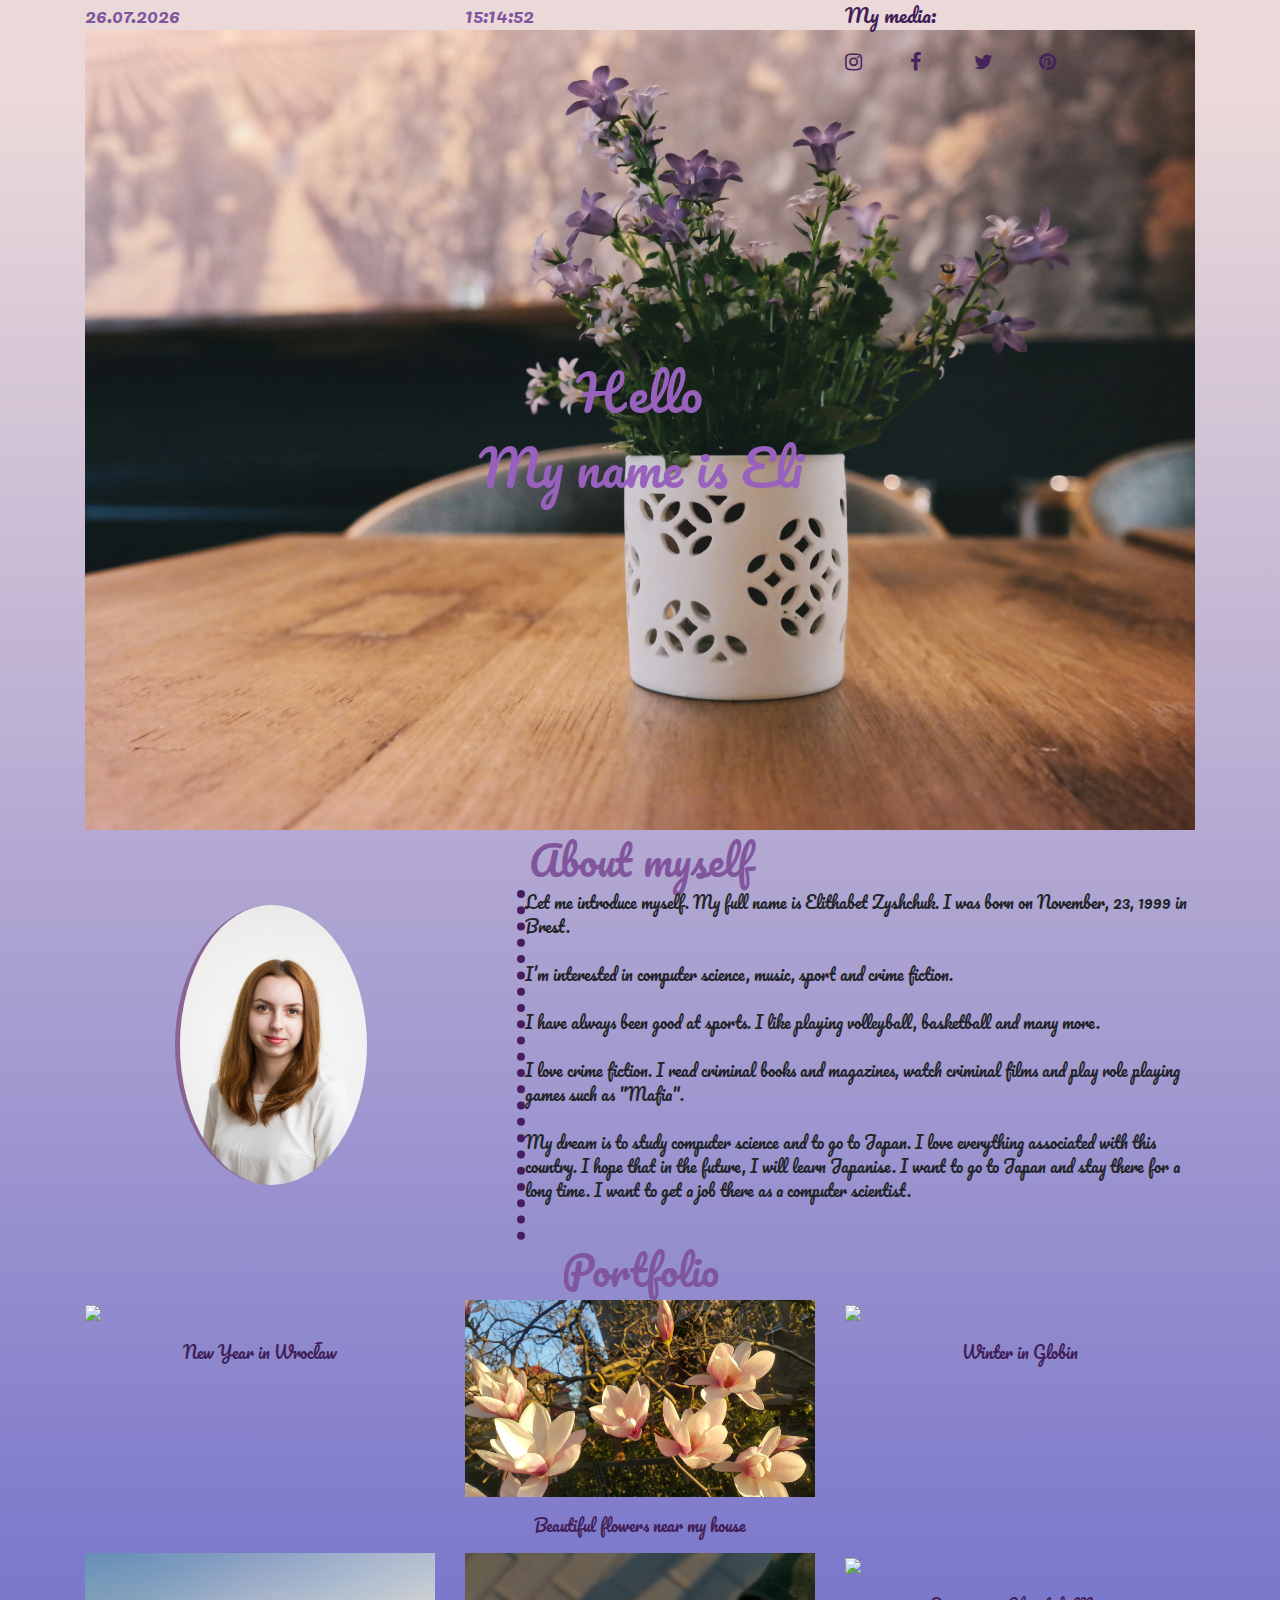
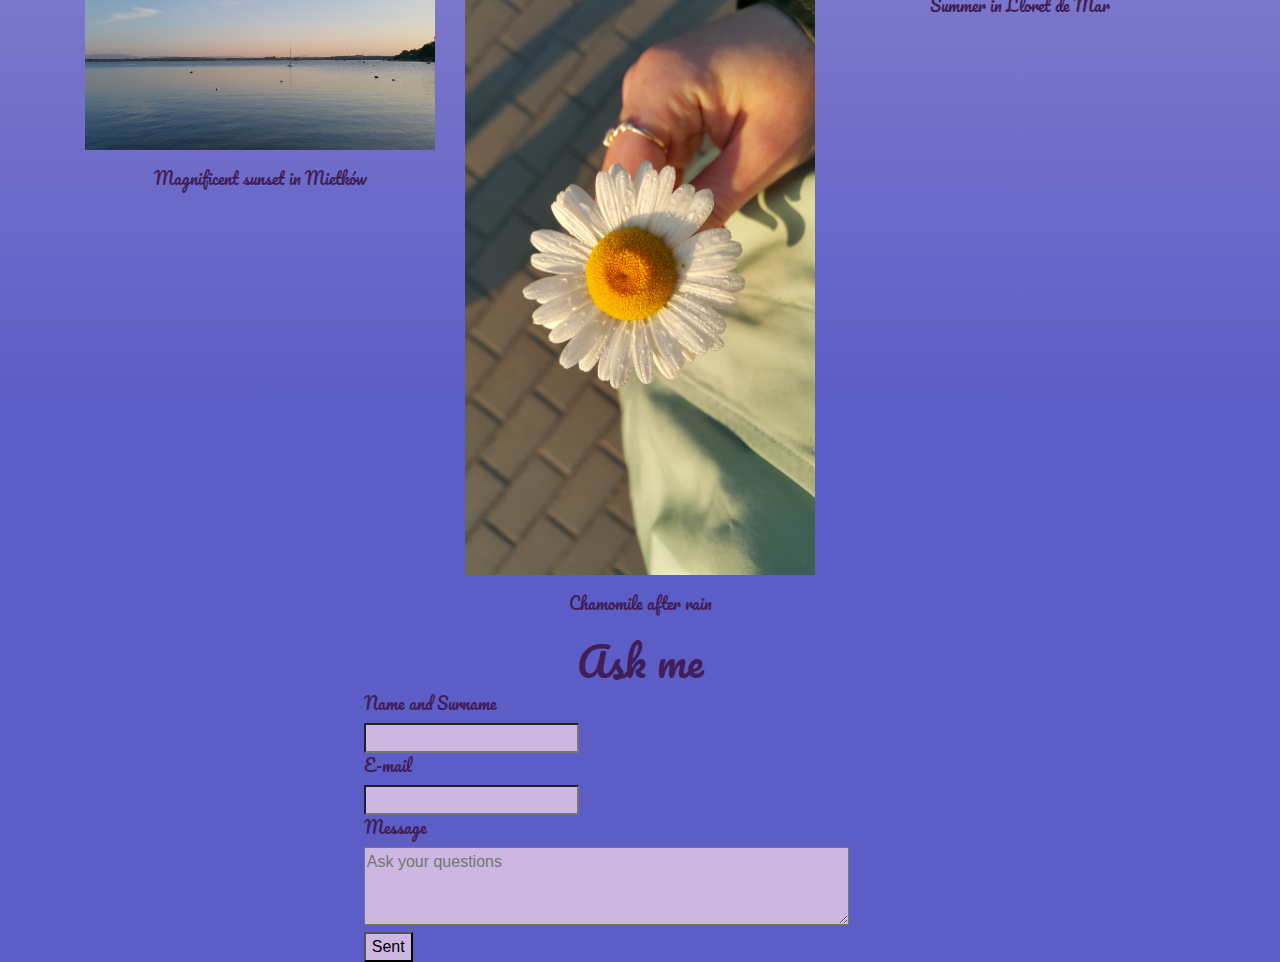
==== commit 76394264: "Update Wizetowka.html" ====
--- a/Wizetowka.html
+++ b/Wizetowka.html
@@ -4,7 +4,7 @@
     <meta charset="utf-8">
     <meta name="viewport" content="width=device-width, initial-scale=1, shrink-to-fit=no">
     <link rel="stylesheet" href="stylew.css" type="text/css"/>
-    <link rel="stylesheet" href="css/bootstrap.min.css"/>
+    <link rel="stylesheet" href="bootstrap.min.css"/>
     <link rel="stylesheet" href="https://cdnjs.cloudflare.com/ajax/libs/font-awesome/4.7.0/css/font-awesome.min.css">
     <link href="https://fonts.googleapis.com/css?family=Pacifico|Satisfy&display=swap" rel="stylesheet">
    
@@ -114,8 +114,8 @@
 </div>
 <script src="https://code.jquery.com/jquery-3.3.1.slim.min.js" integrity="sha384-q8i/X+965DzO0rT7abK41JStQIAqVgRVzpbzo5smXKp4YfRvH+8abtTE1Pi6jizo" crossorigin="anonymous"></script>
 <script src="https://cdnjs.cloudflare.com/ajax/libs/popper.js/1.14.7/umd/popper.min.js" integrity="sha384-UO2eT0CpHqdSJQ6hJty5KVphtPhzWj9WO1clHTMGa3JDZwrnQq4sF86dIHNDz0W1" crossorigin="anonymous"></script>
-<script src="js/bootstrap.min.js"></script>
+<script src="bootstrap.min.js"></script>
 </body>
 
 
-</html>+</html>
